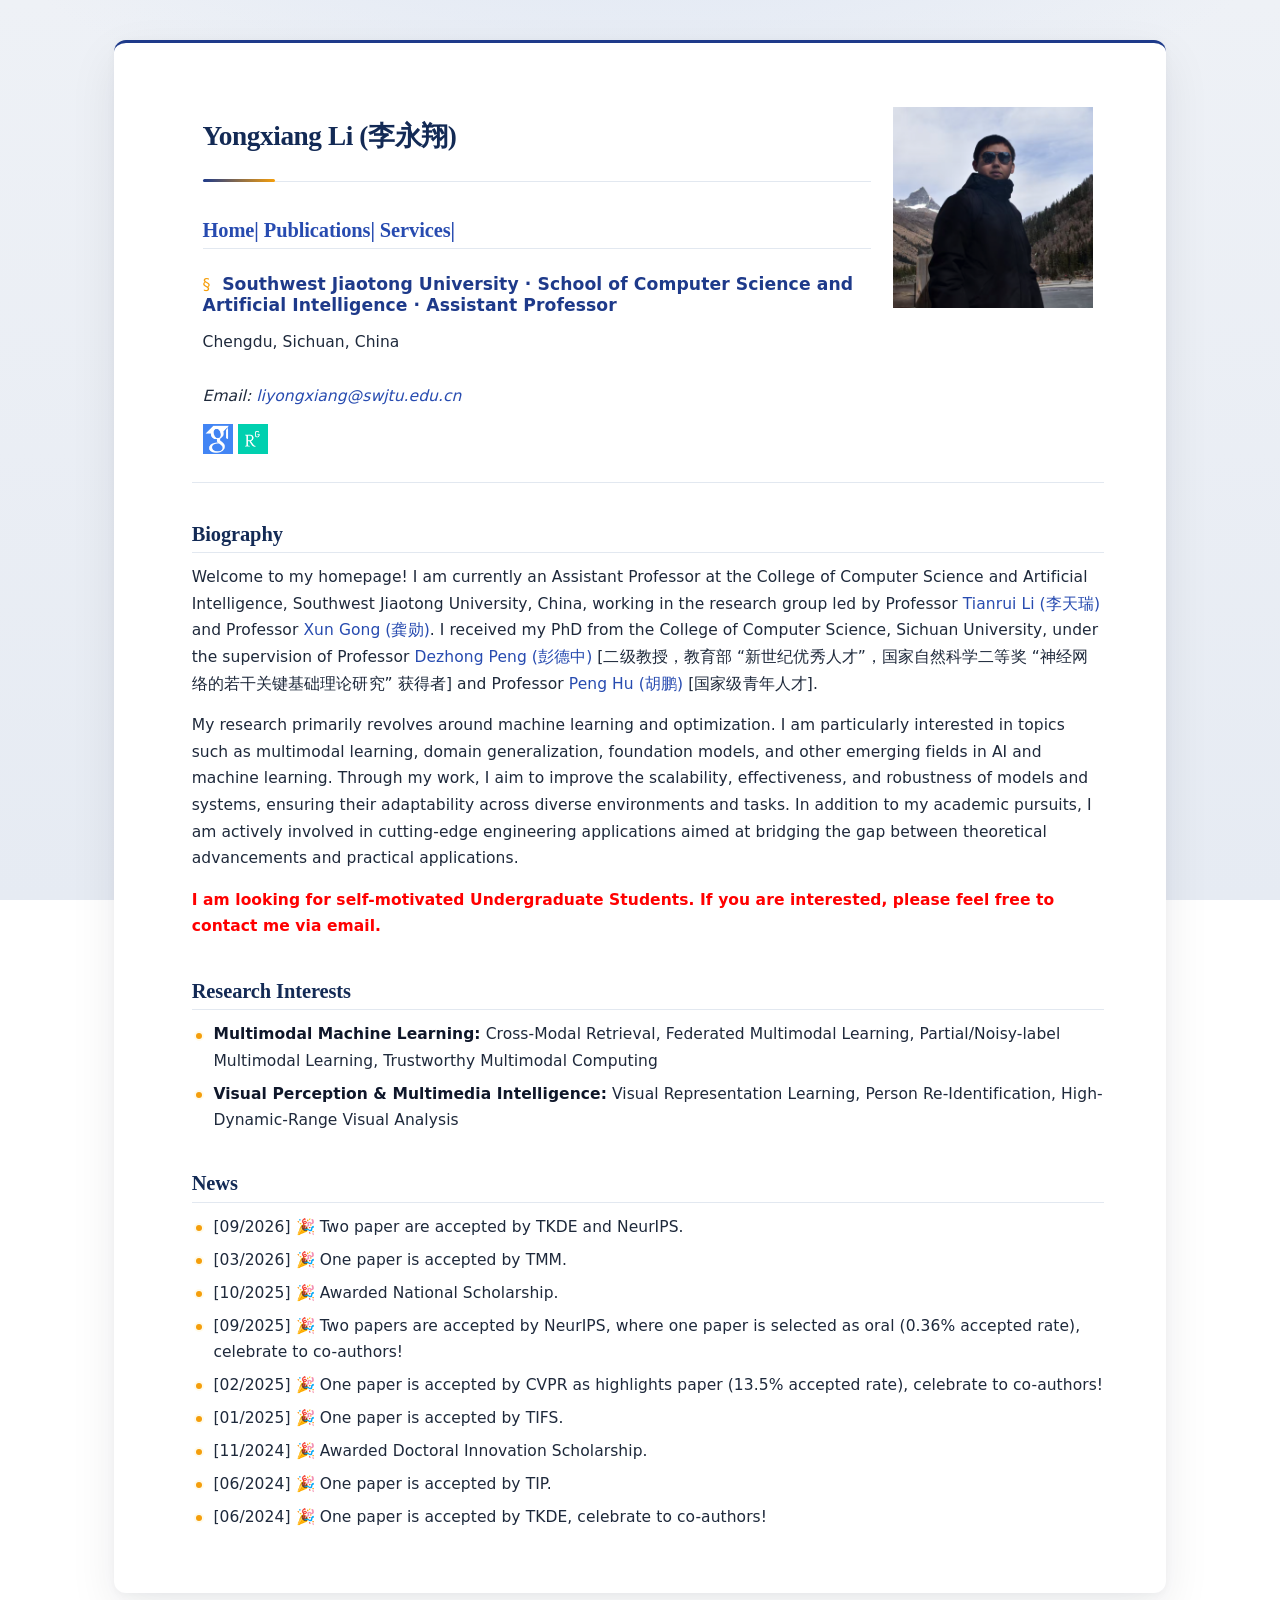
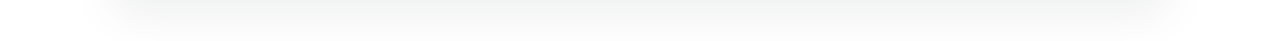
==== index.html @ 6d947799 "first commit" ====
<!DOCTYPE html PUBLIC "-//W3C//DTD XHTML 1.1//EN"
  "http://www.w3.org/TR/xhtml11/DTD/xhtml11.dtd">
<html xmlns="http://www.w3.org/1999/xhtml" xml:lang="en">
<head>
<link rel="shortcut icon" href="myIcon.ico">
<meta http-equiv="Content-Type" content="text/html;charset=utf-8" />

<meta name="keywords" content="Yongxiang Li, Yongxiang Li, SWJTU, Southwest Jiaotong University (Chengdu), Sichuan University"> 
<meta name="description" content="Yongxiang Li&#39;s home page">

<link rel="stylesheet" href="jemdoc.css" type="text/css">
<title>Yongxiang Li</title>
<!-- Google Analytics -->
<script>
(function(i,s,o,g,r,a,m){i['GoogleAnalyticsObject']=r;i[r]=i[r]||function(){
(i[r].q=i[r].q||[]).push(arguments)},i[r].l=1*new Date();a=s.createElement(o),
m=s.getElementsByTagName(o)[0];a.async=1;a.src=g;m.parentNode.insertBefore(a,m)
})(window,document,'script','https://www.google-analytics.com/analytics.js','ga');

ga('create', 'UA-159069803-1', 'auto');
ga('send', 'pageview');
</script>

<body>
<div id="layout-content" style="margin-top:25px">
 <!-- <a href="https://github.com/LYXRhythm" class="github-corner"><svg width="80" height="80" viewBox="0 0 250 250" style="fill:#FD6C6C; color:#fff; position: absolute; top: 0; border: 0; right: 0;"><path d="M0,0 L115,115 L130,115 L142,142 L250,250 L250,0 Z"></path><path d="M128.3,109.0 C113.8,99.7 119.0,89.6 119.0,89.6 C122.0,82.7 120.5,78.6 120.5,78.6 C119.2,72.0 123.4,76.3 123.4,76.3 C127.3,80.9 125.5,87.3 125.5,87.3 C122.9,97.6 130.6,101.9 134.4,103.2" fill="currentColor" style="transform-origin: 130px 106px;" class="octo-arm"></path><path d="M115.0,115.0 C114.9,115.1 118.7,116.5 119.8,115.4 L133.7,101.6 C136.9,99.2 139.9,98.4 142.2,98.6 C133.8,88.0 127.5,74.4 143.8,58.0 C148.5,53.4 154.0,51.2 159.7,51.0 C160.3,49.4 163.2,43.6 171.4,40.1 C171.4,40.1 176.1,42.5 178.8,56.2 C183.1,58.6 187.2,61.8 190.9,65.4 C194.5,69.0 197.7,73.2 200.1,77.6 C213.8,80.2 216.3,84.9 216.3,84.9 C212.7,93.1 206.9,96.0 205.4,96.6 C205.1,102.4 203.0,107.8 198.3,112.5 C181.9,128.9 168.3,122.5 157.7,114.1 C157.9,116.9 156.7,120.9 152.7,124.9 L141.0,136.5 C139.8,137.7 141.6,141.9 141.8,141.8 Z" fill="currentColor" class="octo-body"></path></svg></a><style>.github-corner:hover .octo-arm{animation:octocat-wave 560ms ease-in-out}@keyframes octocat-wave{0%,100%{transform:rotate(0)}20%,60%{transform:rotate(-25deg)}40%,80%{transform:rotate(10deg)}}@media (max-width:500px){.github-corner:hover .octo-arm{animation:none}.github-corner .octo-arm{animation:octocat-wave 560ms ease-in-out}}</style> -->

<table>
	<tbody>
		<tr>
			<td width="800">
				<div id="toptitle">					
					<h1>Yongxiang Li (李永翔)</h1><h1>
				</h1></div>

			    <div class="navbar-collapse collapse">
	                <h2>
			            <a href="https://lyxrhythm.github.io/index.html">Home|</a>
			            <a href="pages/Publication.html">Publications|</a>
			            <a href="pages/Services.html">Services|</a>  
	               </h2>
	            </div>    

				<h3> Southwest Jiaotong University · School of Computer Science and Artificial Intelligence · Assistant Professor </h3>
				<p>
				    
					Chengdu, Sichuan, China<br>
					<br>
	
					<em>Email: <a href="liyongxiang@swjtu.edu.cn">liyongxiang@swjtu.edu.cn</a></em> <br>
	
				</p>
				<p> 
					<a href="https://scholar.google.com/citations?hl=zh-CN&user=086_rlUAAAAJ&view_op=list_works&sortby=pubdate"><img src="./pic/google_scholar.png" height="30px" style="margin-bottom:-3px"></a>
					<a href="https://www.researchgate.net/profile/Junjie-Hu-7"><img src="./pic/rg.png" height="30px" style="margin-bottom:-3px"></a>					
				</p>
			</td>
 			<td>
				<img src="./pic/lyx_profile.png" border="0" width="200"><br>
			</td>
		</tr><tr>
	</tr></tbody>
</table>

<h2>Biography </h2>
	<p>
		Welcome to my homepage! I am currently an Assistant Professor at the College of Computer Science and Artificial Intelligence, Southwest Jiaotong University, China, working in the research group led by Professor <a href="https://scholar.google.com/citations?user=CQ1HneMAAAAJ&hl=en">Tianrui Li (李天瑞)</a> and Professor <a href="https://faculty.swjtu.edu.cn/gongxun">Xun Gong (龚勋)</a>. I received my PhD from the College of Computer Science, Sichuan University, under the supervision of Professor <a href="https://dblp.org/pid/17/6253.html">Dezhong Peng (彭德中)</a> [二级教授，教育部 “新世纪优秀人才”，国家自然科学二等奖 “神经网络的若干关键基础理论研究” 获得者] and Professor <a href="https://penghu-cs.github.io/">Peng Hu (胡鹏)</a> [国家级青年人才].
	</p>
	<p>
	My research primarily revolves around machine learning and optimization. I am particularly interested in topics such as multimodal learning, domain generalization, foundation models, and other emerging fields in AI and machine learning. Through my work, I aim to improve the scalability, effectiveness, and robustness of models and systems, ensuring their adaptability across diverse environments and tasks. In addition to my academic pursuits, I am actively involved in cutting-edge engineering applications aimed at bridging the gap between theoretical advancements and practical applications.
	</p>
<!-- My current research interest lies at the intersection of artificial intelligence and robotics, mainly including multi-sensory learning, lifelong learning, 3D vision, robot perception, and multi-robot perception.  -->

 <p style="color: red; display: inline;"><b> I am looking for self-motivated Undergraduate Students. If you are interested, please feel free to contact me via email.</b> </p> 

</p>

  <h2>Research Interests</h2>
	<ul>
	  <li>
	    <strong>Multimodal Machine Learning:</strong> Cross-Modal Retrieval, Federated Multimodal Learning, Partial/Noisy-label Multimodal Learning, Trustworthy Multimodal Computing
	  </li>
	  <li>
	    <strong>Visual Perception & Multimedia Intelligence:</strong> Visual Representation Learning, Person Re-Identification, High-Dynamic-Range Visual Analysis
	  </li>
	</ul>

<h2>News</h2>
<ul>
	<li>
		[09/2026]  🎉 Two paper are accepted by TKDE and NeurIPS.
	</li>
	<li>
		[03/2026]  🎉 One paper is accepted by TMM.
	</li>
	<li>
		[10/2025]  🎉 Awarded National Scholarship.
	</li>
	<li>
		[09/2025]  🎉 Two papers are accepted by NeurIPS, where one paper is selected as oral (0.36% accepted rate), celebrate to co-authors!
	</li>
	<li>
		[02/2025]  🎉 One paper is accepted by CVPR as highlights paper (13.5% accepted rate), celebrate to co-authors!
	</li>
	<li>
		[01/2025]  🎉 One paper is accepted by TIFS.
	</li>
	<li>
		[11/2024]  🎉 Awarded Doctoral Innovation Scholarship.
	</li>
	<li>
		[06/2024]  🎉 One paper is accepted by TIP.
	</li>
	<li>
		[06/2024]  🎉 One paper is accepted by TKDE, celebrate to co-authors!
	</li>
</ul>

</ul>

</body></html>
---- jemdoc.css ----
/* ============================================================
   学术论文版式 · 精装版
   深靛蓝 / 琥珀学术配色 · 衬线标题 + 无衬线正文
   ============================================================ */

:root {
  --ink-900: #0f172a;
  --ink-800: #1e293b;
  --ink-700: #334155;
  --ink-600: #475569;
  --ink-500: #64748b;
  --ink-400: #94a3b8;
  --ink-300: #cbd5e1;
  --ink-200: #e2e8f0;
  --ink-100: #f1f5f9;
  --ink-50:  #f8fafc;

  --paper:   #ffffff;
  --canvas:  #eef1f6;

  --navy-900: #0b1e3f;
  --navy-800: #132a55;
  --navy-700: #1e3a8a;
  --navy-600: #274bb0;
  --navy-500: #3b5bd9;

  --amber-700: #b45309;
  --amber-600: #d97706;
  --amber-500: #f59e0b;
  --amber-100: #fef3c7;
  --amber-50:  #fffbeb;

  --teal-600: #0f766e;

  --shadow-sm: 0 1px 2px rgba(15, 23, 42, 0.04);
  --shadow-md: 0 4px 16px rgba(15, 23, 42, 0.06), 0 1px 3px rgba(15, 23, 42, 0.04);
  --shadow-lg: 0 18px 48px rgba(15, 23, 42, 0.08), 0 2px 8px rgba(15, 23, 42, 0.04);

  --radius-sm: 4px;
  --radius-md: 8px;
  --radius-lg: 12px;
}

/* ---------- 基础排版 ---------- */

table#tlayout {
  border: none;
  border-collapse: separate;
  background: var(--paper);
}

html {
  background:
    radial-gradient(1200px 600px at 50% -200px, #dbe4f3 0%, transparent 60%),
    linear-gradient(180deg, var(--canvas) 0%, #e6ebf3 100%);
  background-attachment: fixed;
}

body {
  font-family: "Inter", "Helvetica Neue", "Segoe UI", system-ui, -apple-system, "PingFang SC", "Microsoft YaHei", sans-serif;
  color: var(--ink-800);
  background-color: var(--paper);
  text-align: left;
  margin-top: 40px;
  margin-bottom: 48px;
  margin-left: auto;
  margin-right: auto;
  padding-left: 56px;
  padding-right: 56px;
  padding-top: 28px;
  padding-bottom: 48px;
  max-width: 940px;
  font-size: 15.5px;
  font-weight: 400;
  line-height: 1.72;
  letter-spacing: 0.005em;
  box-shadow: var(--shadow-lg);
  border-radius: var(--radius-lg);
  border-top: 3px solid var(--navy-700);
  -webkit-font-smoothing: antialiased;
  text-rendering: optimizeLegibility;
}

/* ---------- 左侧菜单 ---------- */

#layout-menu {
  background: linear-gradient(180deg, #fbfcfe 0%, #f3f6fb 100%);
  border: 1px solid var(--ink-200);
  border-radius: var(--radius-md);
  padding: 0.8em 12px 0.8em 12px;
  font-size: 0.94em;
  width: auto;
  white-space: nowrap;
  text-align: left;
  vertical-align: top;
  box-shadow: var(--shadow-sm);
}

#layout-menu td {
  background: transparent;
  vertical-align: top;
}

#layout-content {
  padding-top: 0.2em;
  padding-left: 1.4em;
  padding-right: 0.4em;
  border: none;
  background: transparent;
  text-align: left;
  vertical-align: top;
}

#layout-menu a {
  line-height: 1.7em;
  margin-left: 0.4em;
  transition: color 0.18s ease, padding-left 0.18s ease;
}

tt {
  background: var(--amber-50);
  border: 1px solid var(--amber-100);
  border-radius: 3px;
  padding: 0.05em 0.35em;
}

pre, tt {
  font-size: 90%;
  font-family: "JetBrains Mono", "SF Mono", "Monaco", "Menlo", "Consolas", monospace;
}

a, a > tt {
  color: var(--navy-600);
  text-decoration: none;
  border-bottom: 1px solid transparent;
  transition: color 0.18s ease, border-color 0.18s ease;
}

a:hover {
  color: var(--amber-700);
  border-bottom: 1px solid var(--amber-500);
}

#layout-menu a.current:link,
#layout-menu a.current:visited {
  color: var(--navy-800);
  font-weight: 600;
  border-bottom: 1px solid var(--amber-500);
}

#layout-menu a:link,
#layout-menu a:visited {
  color: var(--ink-600);
  text-decoration: none;
}

#layout-menu a:hover {
  color: var(--navy-700);
  padding-left: 3px;
}

div.menu-category {
  border-bottom: 1px solid var(--ink-200);
  margin-top: 1em;
  padding-top: 0.4em;
  padding-bottom: 0.25em;
  font-weight: 600;
  font-size: 0.92em;
  letter-spacing: 0.06em;
  text-transform: uppercase;
  color: var(--ink-500);
}

div.menu-item {
  padding-left: 16px;
  text-indent: -16px;
}

/* ---------- 标题 ---------- */

div#toptitle {
  padding-bottom: 0.4em;
  margin-bottom: 1.8em;
  border-bottom: 1px solid var(--ink-200);
  position: relative;
}

div#toptitle::after {
  content: "";
  position: absolute;
  left: 0;
  bottom: -1px;
  width: 72px;
  height: 3px;
  background: linear-gradient(90deg, var(--navy-700), var(--amber-500));
  border-radius: 3px;
}

div#toptitle + h2,
div#toptitle + h3 {
  margin-top: 0em;
}

div#subtitle {
  margin-top: 0.2em;
  margin-bottom: 0.0em;
  padding-top: 0em;
  padding-bottom: 0.1em;
  color: var(--ink-500);
  font-style: italic;
  letter-spacing: 0.01em;
}

em { font-style: italic; }
strong { font-weight: 600; color: var(--ink-900); }

h1, h2, h3 {
  color: var(--navy-800);
  margin-top: 0.9em;
  margin-bottom: 0.55em;
  padding-bottom: 0.3em;
  line-height: 1.18;
  padding-top: 0.55em;
  border-bottom: 1px solid var(--ink-200);
  letter-spacing: -0.005em;
}

h1 {
  font-family: "Source Serif 4", "Georgia", "Songti SC", serif;
  font-size: 176%;
  padding-bottom: 0.4em;
  font-weight: 700;
  letter-spacing: -0.015em;
}

h2 {
  font-family: "Source Serif 4", "Georgia", "Songti SC", serif;
  padding-top: 1em;
  font-size: 132%;
  font-weight: 700;
}

h2 + h3 {
  padding-top: 0.2em;
}

h3 {
  font-size: 111%;
  border-bottom: none;
  font-weight: 600;
  color: var(--navy-700);
  letter-spacing: 0.005em;
}

h3::before {
  content: "§";
  color: var(--amber-500);
  margin-right: 0.35em;
  font-weight: 500;
  font-size: 0.92em;
}

/* ---------- 正文 ---------- */

p {
  margin-top: 0.0em;
  margin-bottom: 0.95em;
  padding: 0;
  line-height: 1.72;
  color: var(--ink-800);
}

pre {
  padding: 0;
  margin: 0;
}

/* ---------- 列表 ---------- */

ul, ol, dl {
  margin-top: 0.25em;
  padding-top: 0;
  margin-bottom: 0.95em;
}

dt {
  margin-top: 0.6em;
  margin-bottom: 0;
  font-weight: 600;
  color: var(--navy-700);
}

dl {
  margin-left: 22px;
}

dd {
  color: var(--ink-700);
}

dd > *:first-child {
  margin-top: 0;
}

ul {
  list-style-position: outside;
  list-style-type: none;
  padding-left: 1.2em;
}

ul > li {
  position: relative;
  padding-left: 0.2em;
}

ul > li::before {
  content: "";
  position: absolute;
  left: -0.95em;
  top: 0.72em;
  width: 6px;
  height: 6px;
  background: var(--amber-500);
  border-radius: 50%;
  box-shadow: 0 0 0 2px var(--amber-50);
}

p + ul, p + ol {
  margin-top: -0.4em;
}

li {
  margin-top: 0.45em;
  line-height: 1.68;
}

ol {
  list-style-position: outside;
  list-style-type: decimal;
  padding-left: 1.4em;
}

ol > li::marker {
  color: var(--navy-600);
  font-weight: 600;
}

li p, dd p {
  margin-bottom: 0.3em;
}

ol ol { list-style-type: lower-alpha; }
ol ol ol { list-style-type: lower-roman; }

/* ---------- 代码块 / 信息块 ---------- */

p + div.codeblock {
  margin-top: -0.6em;
}

div.codeblock, div.infoblock {
  margin-right: 0%;
  margin-top: 1.3em;
  margin-bottom: 1.4em;
}

div.blocktitle {
  font-weight: 600;
  color: var(--amber-700);
  margin-top: 1.3em;
  margin-bottom: 0.15em;
  font-size: 0.92em;
  letter-spacing: 0.05em;
  text-transform: uppercase;
}

div.blockcontent {
  border: 1px solid var(--ink-200);
  padding: 0.7em 0.9em;
  border-radius: var(--radius-md);
  background: var(--paper);
  box-shadow: var(--shadow-sm);
}

div.infoblock > div.blockcontent {
  background: linear-gradient(180deg, var(--amber-50) 0%, #fffdf5 100%);
  border-left: 3px solid var(--amber-500);
}

div.blockcontent p + ul,
div.blockcontent p + ol {
  margin-top: 0.4em;
}

div.infoblock p {
  margin-bottom: 0em;
}

div.infoblock li p,
div.infoblock dd p {
  margin-bottom: 0.5em;
}

div.infoblock p + p {
  margin-top: 0.8em;
}

div.codeblock > div.blockcontent {
  background: linear-gradient(180deg, #f8fafc 0%, #f1f5f9 100%);
  border-left: 3px solid var(--navy-600);
  font-family: "JetBrains Mono", "SF Mono", monospace;
}

/* ---------- 语法高亮 ---------- */

span.pycommand { color: var(--navy-700); font-weight: 600; }
span.statement { color: var(--teal-600); }
span.builtin   { color: var(--navy-800); }
span.special   { color: #9f1239; }
span.operator  { color: #9f1239; }
span.error     { color: #b91c1c; }
span.comment, span.comment > *,
span.string, span.string > * { color: var(--ink-500); font-style: italic; }

/* ---------- 表格 ---------- */

table + table {
  margin-top: 1em;
}

tr.heading {
  font-weight: 600;
  border-bottom: 2px solid var(--navy-700);
  color: var(--navy-800);
  background: var(--ink-50);
}

table {
  border-collapse: collapse;
  width: 100%;
}

th, td {
  padding: 0.5em 0.7em;
  border-bottom: 1px solid var(--ink-200);
  vertical-align: top;
}

th {
  text-align: left;
  font-weight: 600;
  color: var(--navy-800);
  background: var(--ink-50);
}

tbody tr:hover {
  background: var(--amber-50);
  transition: background 0.15s ease;
}

/* ---------- 图片与公式 ---------- */

img { border: none; }

table.imgtable, table.imgtable td {
  border: none;
  text-align: left;
}

img.eq {
  padding: 0 0.1em;
  margin: 0;
}

img.eqwl {
  padding-left: 2em;
  padding-top: 0.6em;
  padding-bottom: 0.2em;
  margin: 0;
}

/* ---------- 页脚 ---------- */

div#footer {
  font-size: small;
  border-top: 1px solid var(--ink-200);
  padding-top: 0.6em;
  margin-top: 4.4em;
  color: var(--ink-400);
  letter-spacing: 0.02em;
}

div#footer a {
  color: var(--ink-500);
}

div#footer-text {
  float: left;
  padding-bottom: 8px;
}

/* ---------- 其他框架位 ---------- */

#fwtitle { margin: 2px; }

#fwtitle #toptitle {
  padding-left: 0.5em;
  margin-bottom: 0.5em;
}

#layout-content h1:first-child,
#layout-content h2:first-child,
#layout-content h3:first-child {
  margin-top: -0.6em;
}

div#toptitle h1,
#layout-content div#toptitle h1 {
  margin-bottom: 0.0em;
  padding-bottom: 0.15em;
  padding-top: 0;
  margin-top: 0.5em;
  border-bottom: none;
}

div#toptitle h1::after {
  content: none;
}

/* ---------- 打印 ---------- */

@media print {
  html {
    background: white;
  }
  #layout-menu { display: none; }
  body {
    box-shadow: none;
    margin: 0;
    padding: 20px;
    border-top: none;
    border-radius: 0;
    max-width: 100%;
    font-size: 11.5pt;
  }
  a {
    color: var(--ink-900);
    border-bottom: none;
  }
  h1, h2, h3 {
    page-break-after: avoid;
  }
  tr, img {
    page-break-inside: avoid;
  }
}
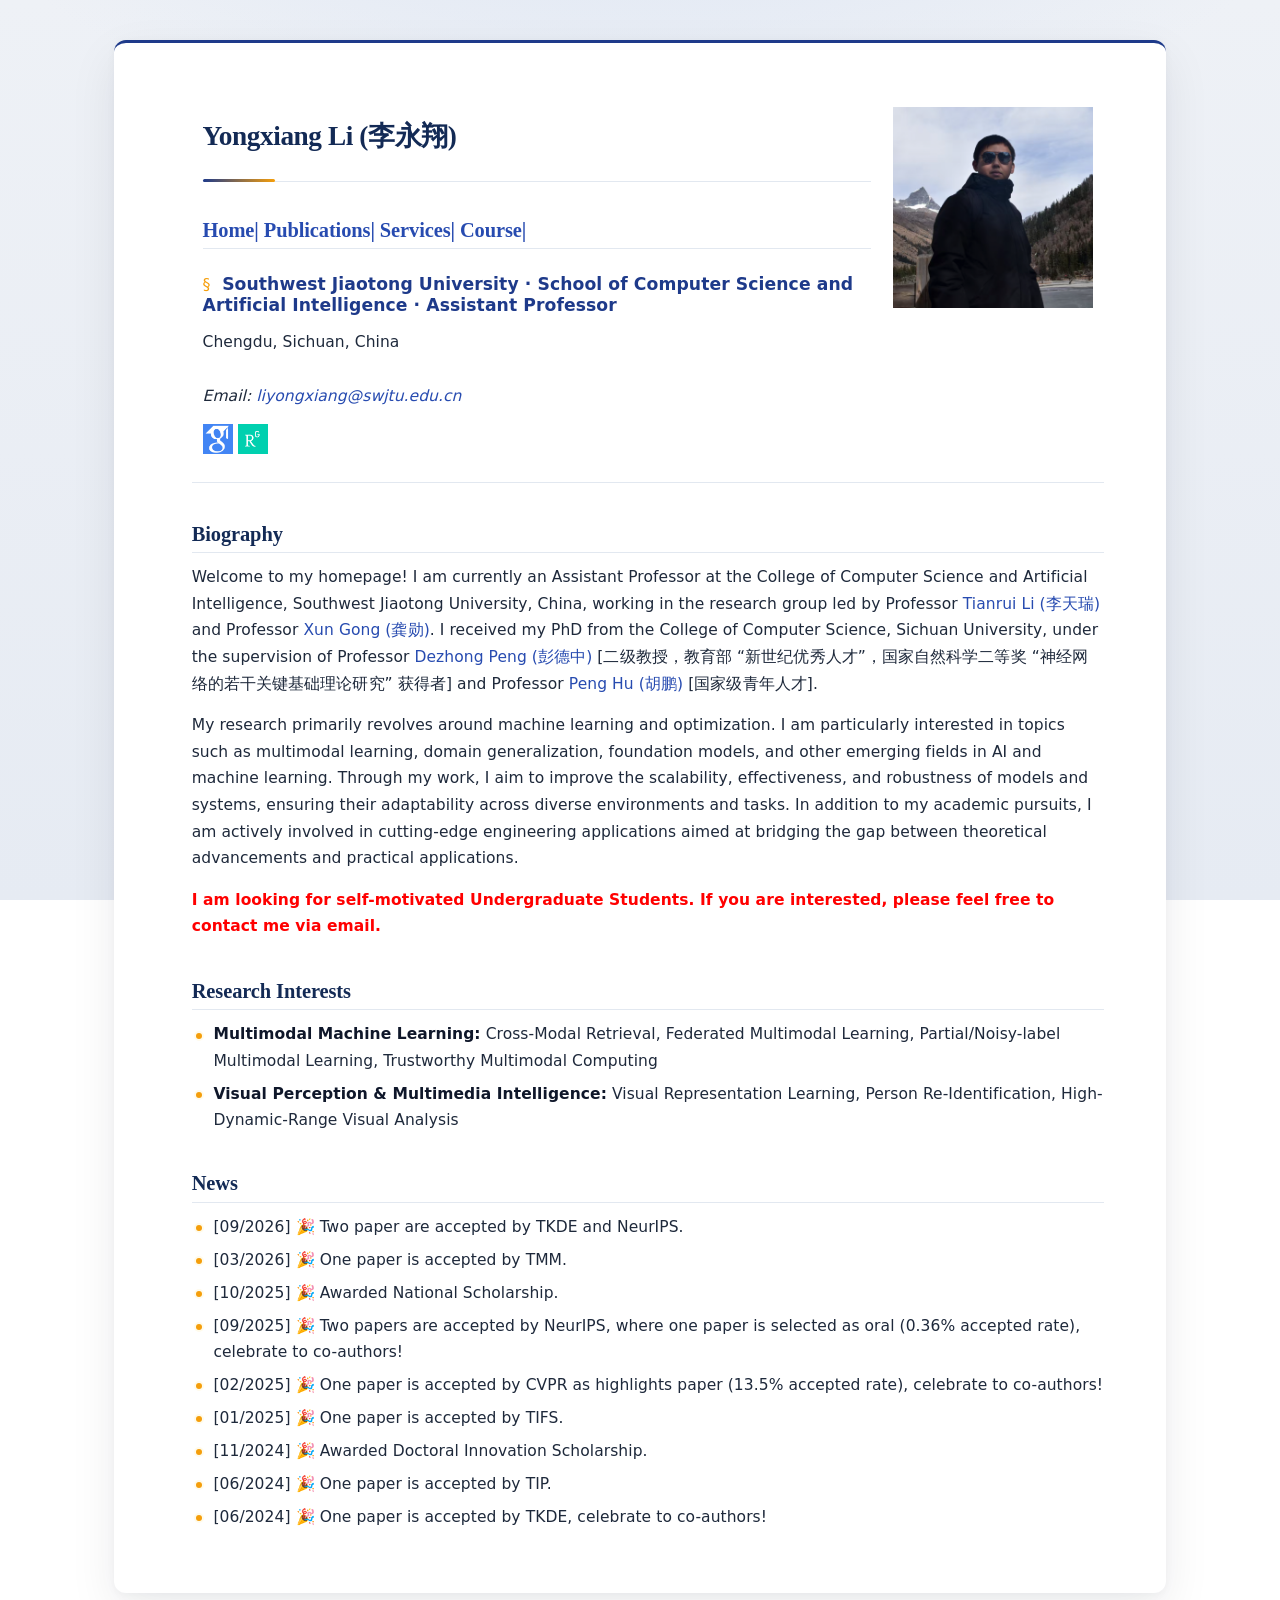
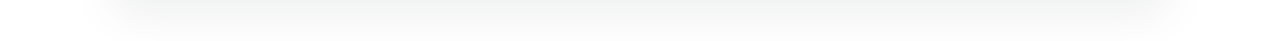
==== commit 7b46a783: "Update index.html" ====
--- a/index.html
+++ b/index.html
@@ -38,6 +38,7 @@
 			            <a href="https://lyxrhythm.github.io/index.html">Home|</a>
 			            <a href="pages/Publication.html">Publications|</a>
 			            <a href="pages/Services.html">Services|</a>  
+						<a href="pages/Course.html">Course|</a>  
 	               </h2>
 	            </div>    
 
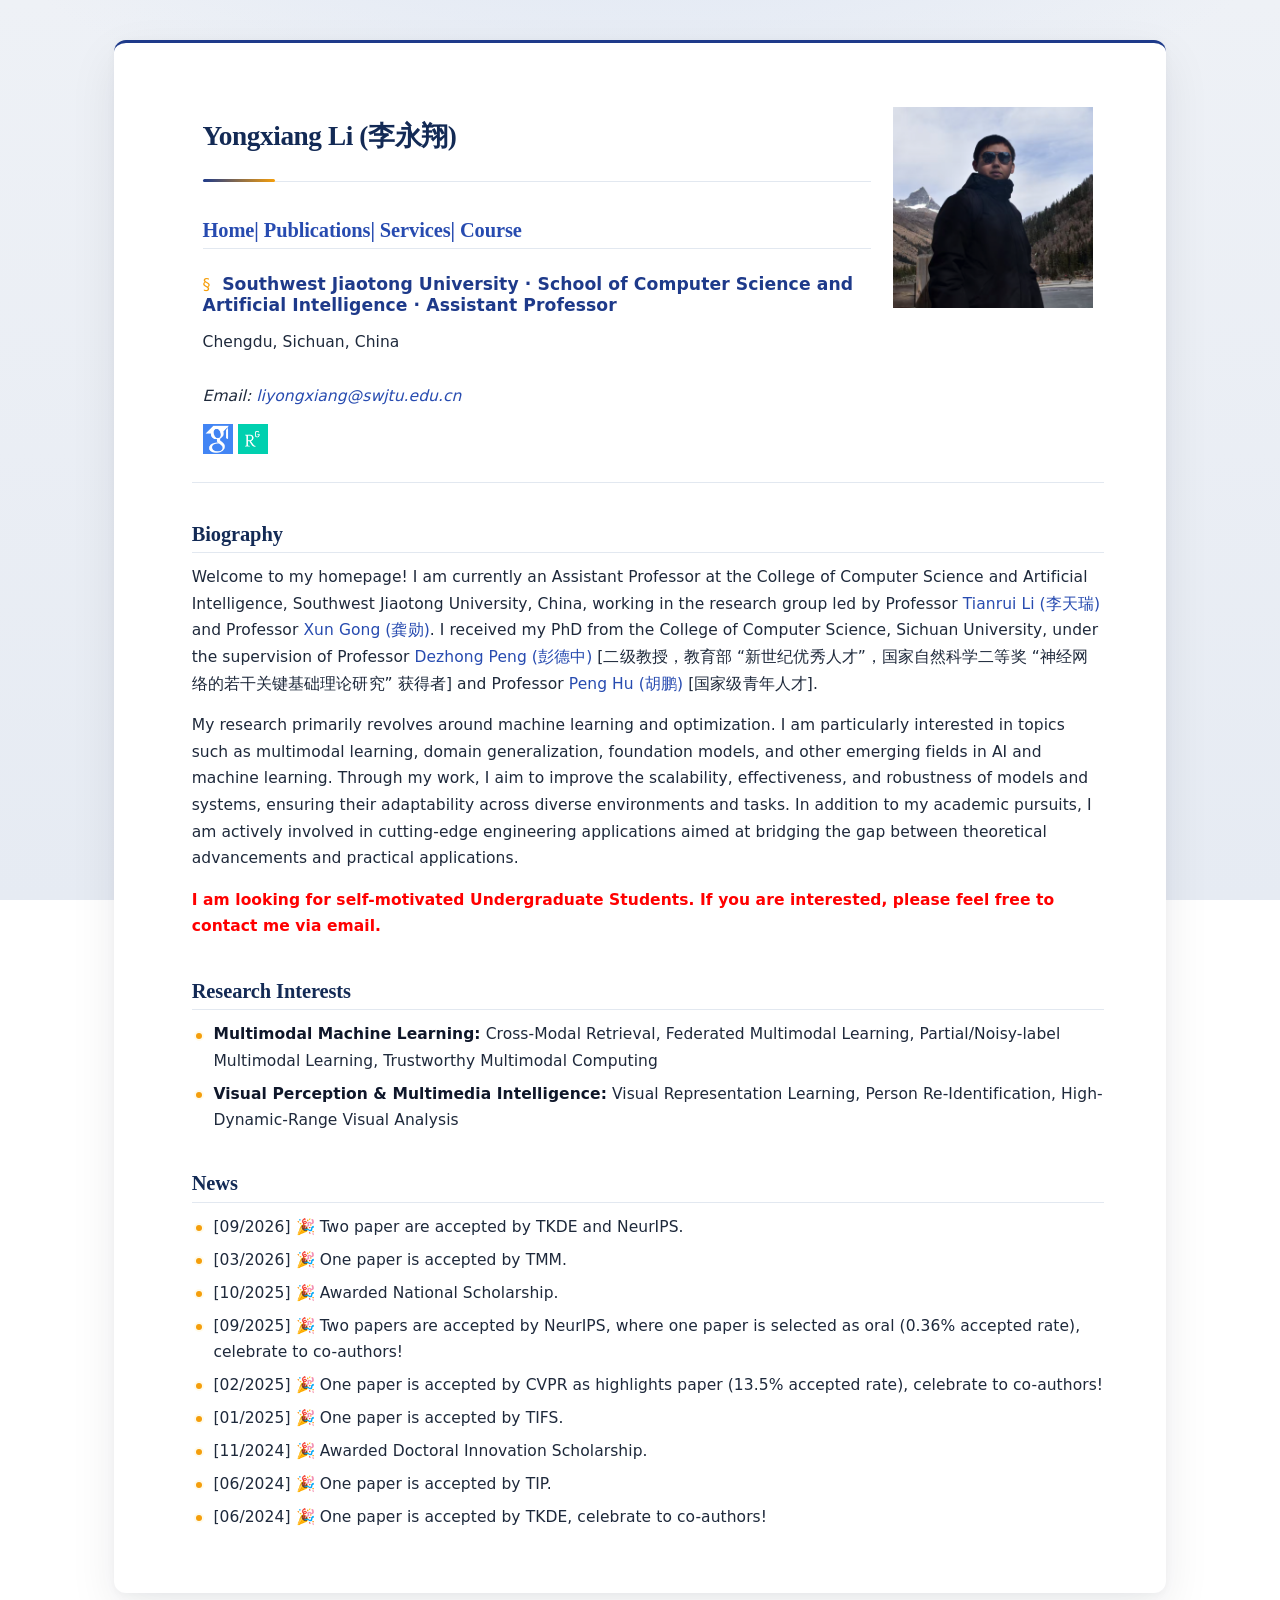
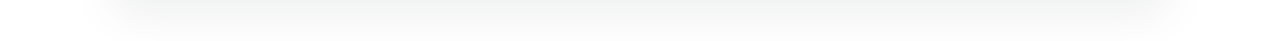
==== commit acd41c45: "Update index.html" ====
--- a/index.html
+++ b/index.html
@@ -38,7 +38,7 @@
 			            <a href="https://lyxrhythm.github.io/index.html">Home|</a>
 			            <a href="pages/Publication.html">Publications|</a>
 			            <a href="pages/Services.html">Services|</a>  
-						<a href="pages/Course.html">Course|</a>  
+						<a href="pages/Course.html">Course</a>  
 	               </h2>
 	            </div>    
 
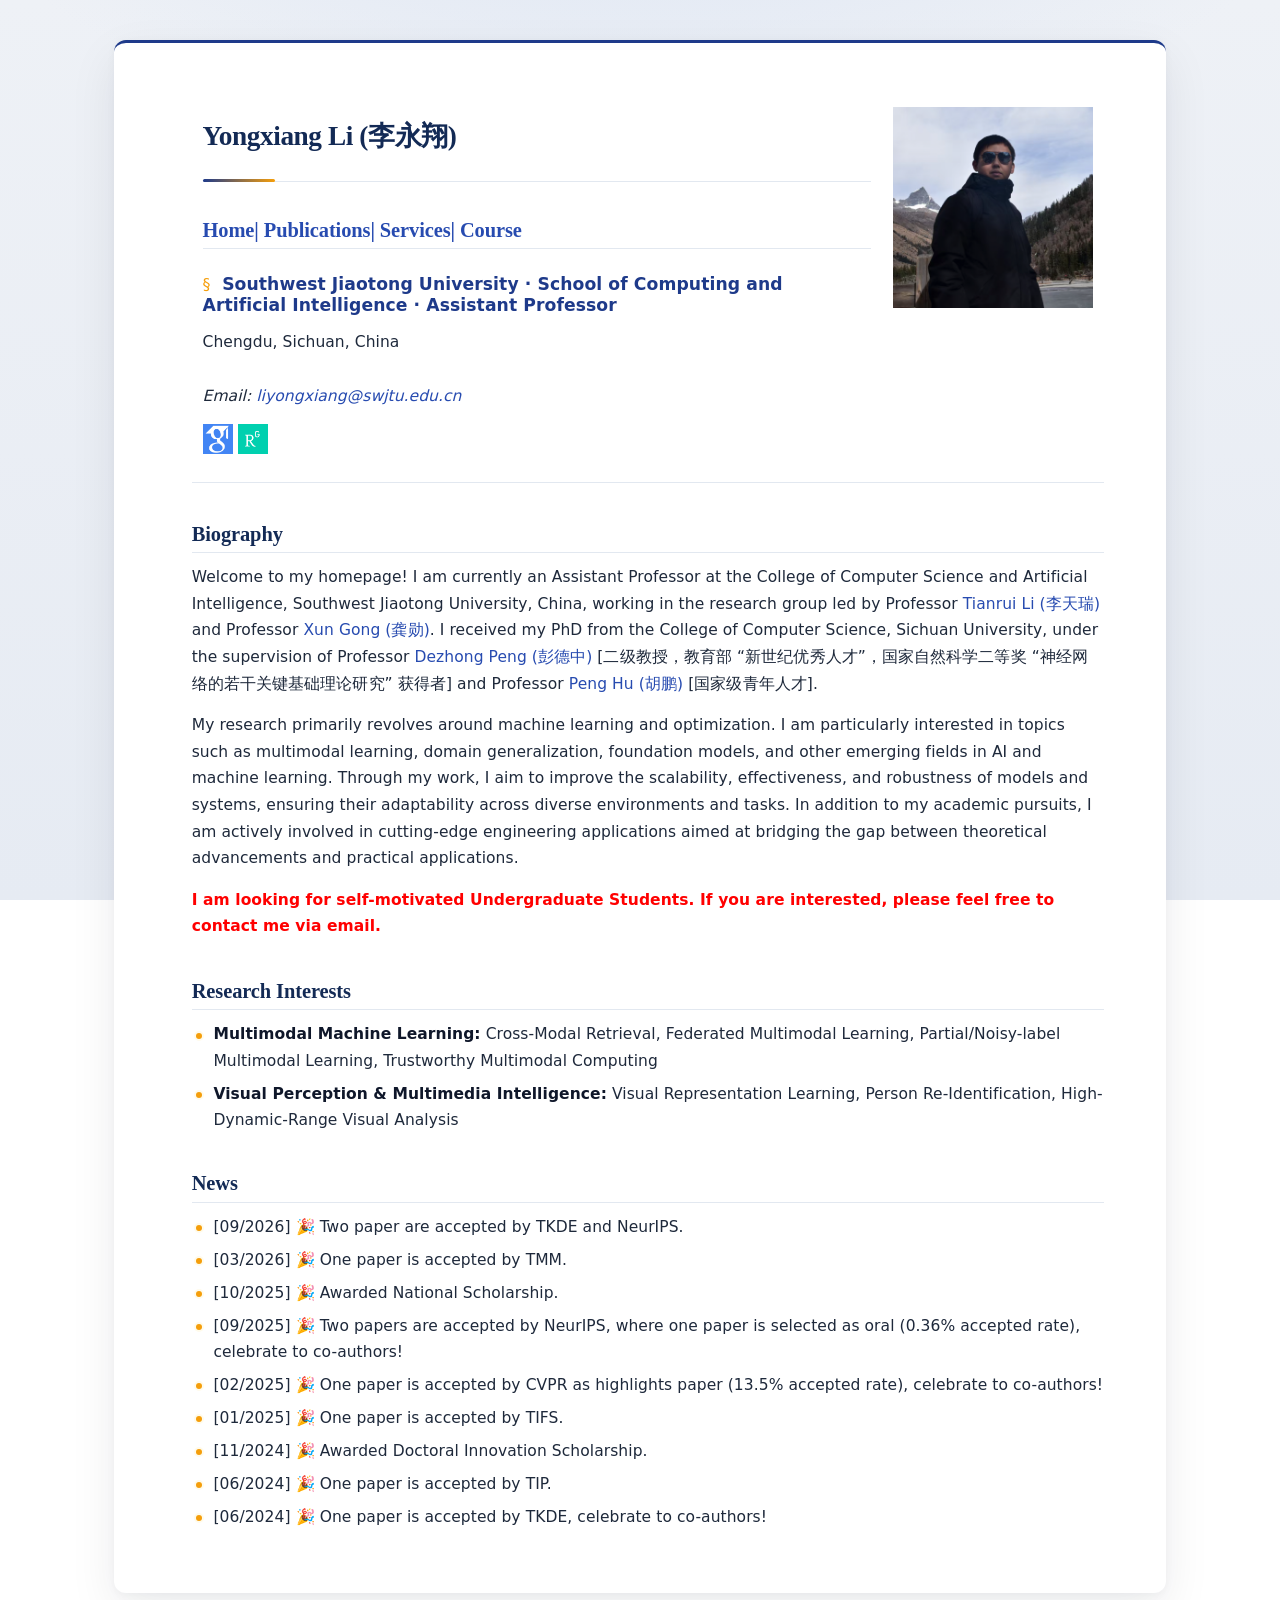
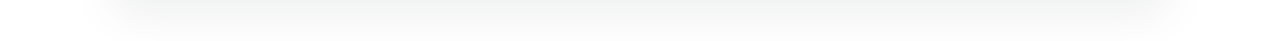
==== commit a0d077f3: "Update index.html" ====
--- a/index.html
+++ b/index.html
@@ -42,7 +42,7 @@
 	               </h2>
 	            </div>    
 
-				<h3> Southwest Jiaotong University · School of Computer Science and Artificial Intelligence · Assistant Professor </h3>
+				<h3> Southwest Jiaotong University · School of Computing and Artificial Intelligence · Assistant Professor </h3>
 				<p>
 				    
 					Chengdu, Sichuan, China<br>
@@ -53,7 +53,7 @@
 				</p>
 				<p> 
 					<a href="https://scholar.google.com/citations?hl=zh-CN&user=086_rlUAAAAJ&view_op=list_works&sortby=pubdate"><img src="./pic/google_scholar.png" height="30px" style="margin-bottom:-3px"></a>
-					<a href="https://www.researchgate.net/profile/Junjie-Hu-7"><img src="./pic/rg.png" height="30px" style="margin-bottom:-3px"></a>					
+					<a href="https://dblp.org/pid/83/2175.html"><img src="./pic/rg.png" height="30px" style="margin-bottom:-3px"></a>					
 				</p>
 			</td>
  			<td>
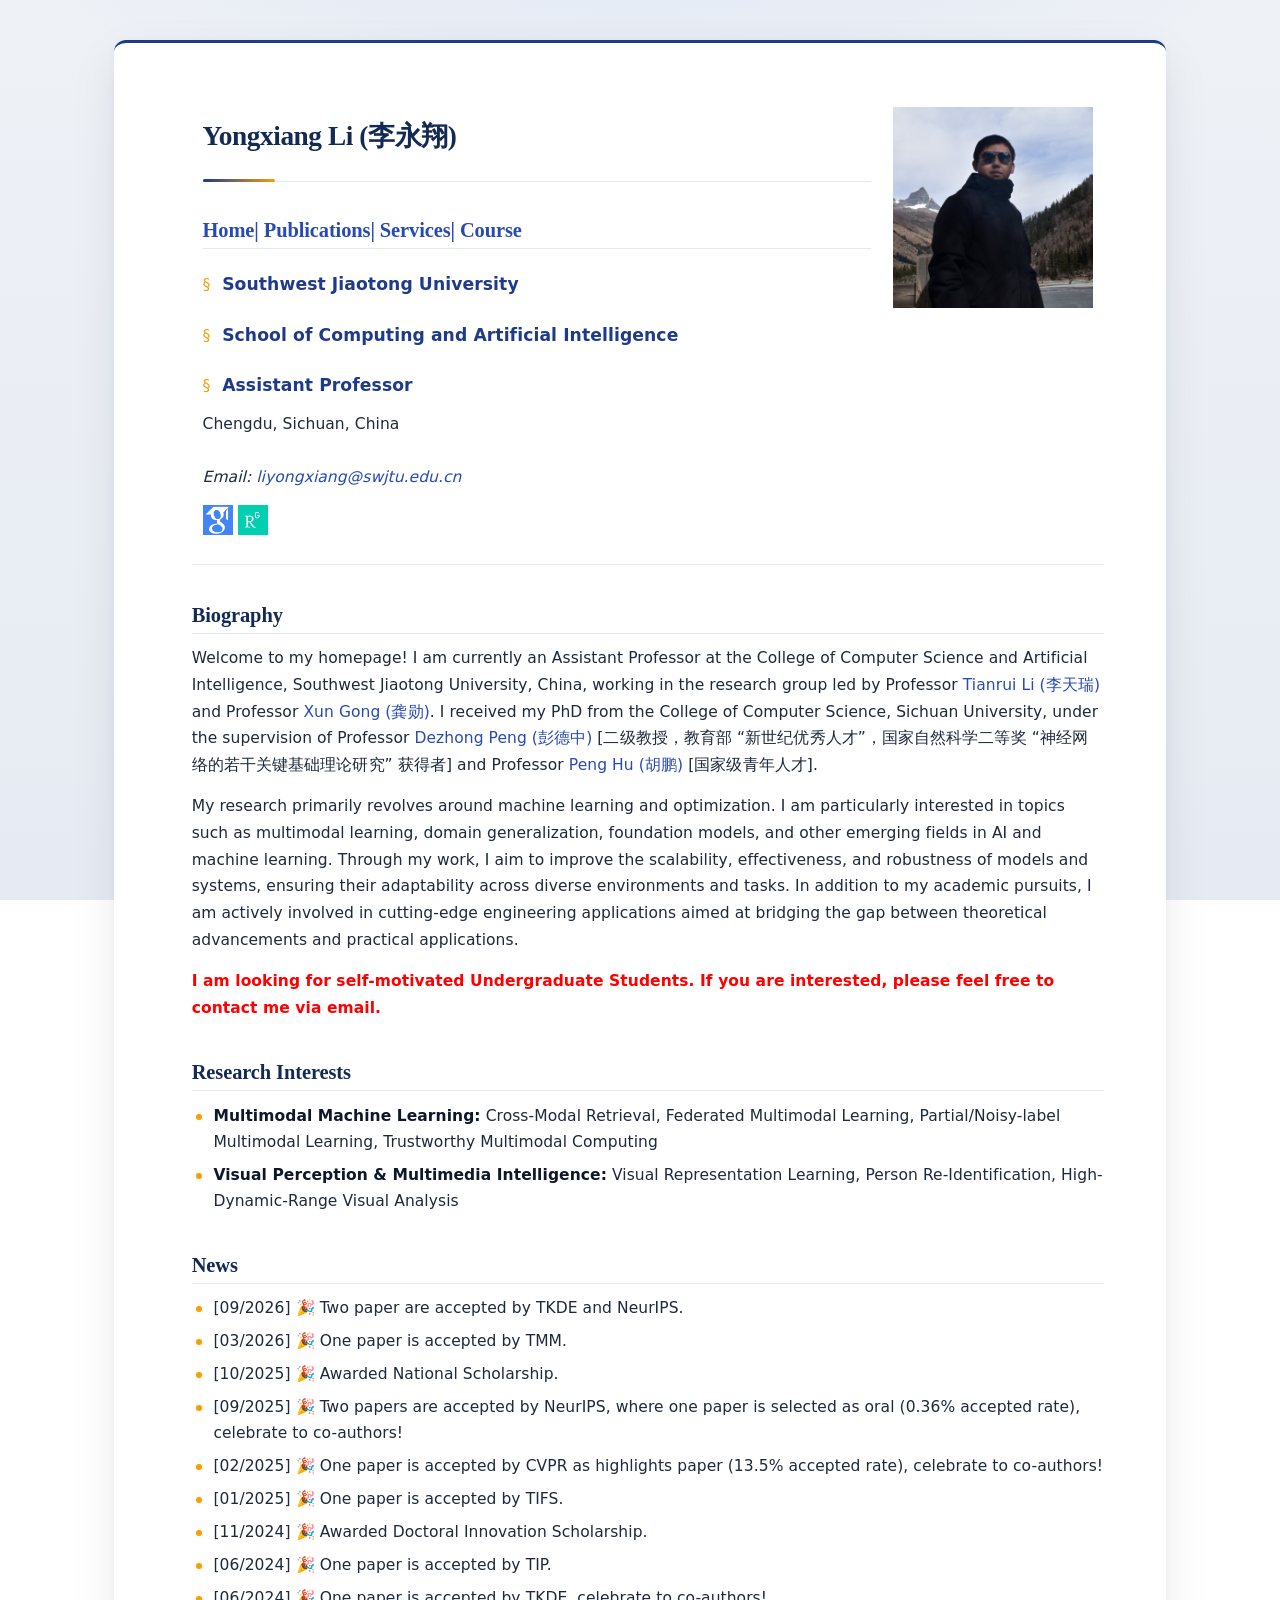
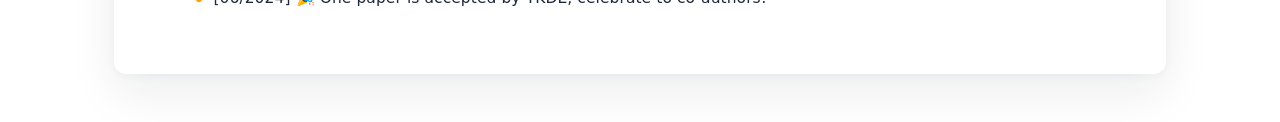
==== commit 62c7aa00: "Update index.html" ====
--- a/index.html
+++ b/index.html
@@ -9,7 +9,7 @@
 <meta name="description" content="Yongxiang Li&#39;s home page">
 
 <link rel="stylesheet" href="jemdoc.css" type="text/css">
-<title>Yongxiang Li</title>
+<title>Yongxiang Li · Homepage</title>
 <!-- Google Analytics -->
 <script>
 (function(i,s,o,g,r,a,m){i['GoogleAnalyticsObject']=r;i[r]=i[r]||function(){
@@ -42,7 +42,9 @@
 	               </h2>
 	            </div>    
 
-				<h3> Southwest Jiaotong University · School of Computing and Artificial Intelligence · Assistant Professor </h3>
+				<h3> Southwest Jiaotong University </h3>
+				<h3> School of Computing and Artificial Intelligence </h3>
+				<h3> Assistant Professor </h3>
 				<p>
 				    
 					Chengdu, Sichuan, China<br>
